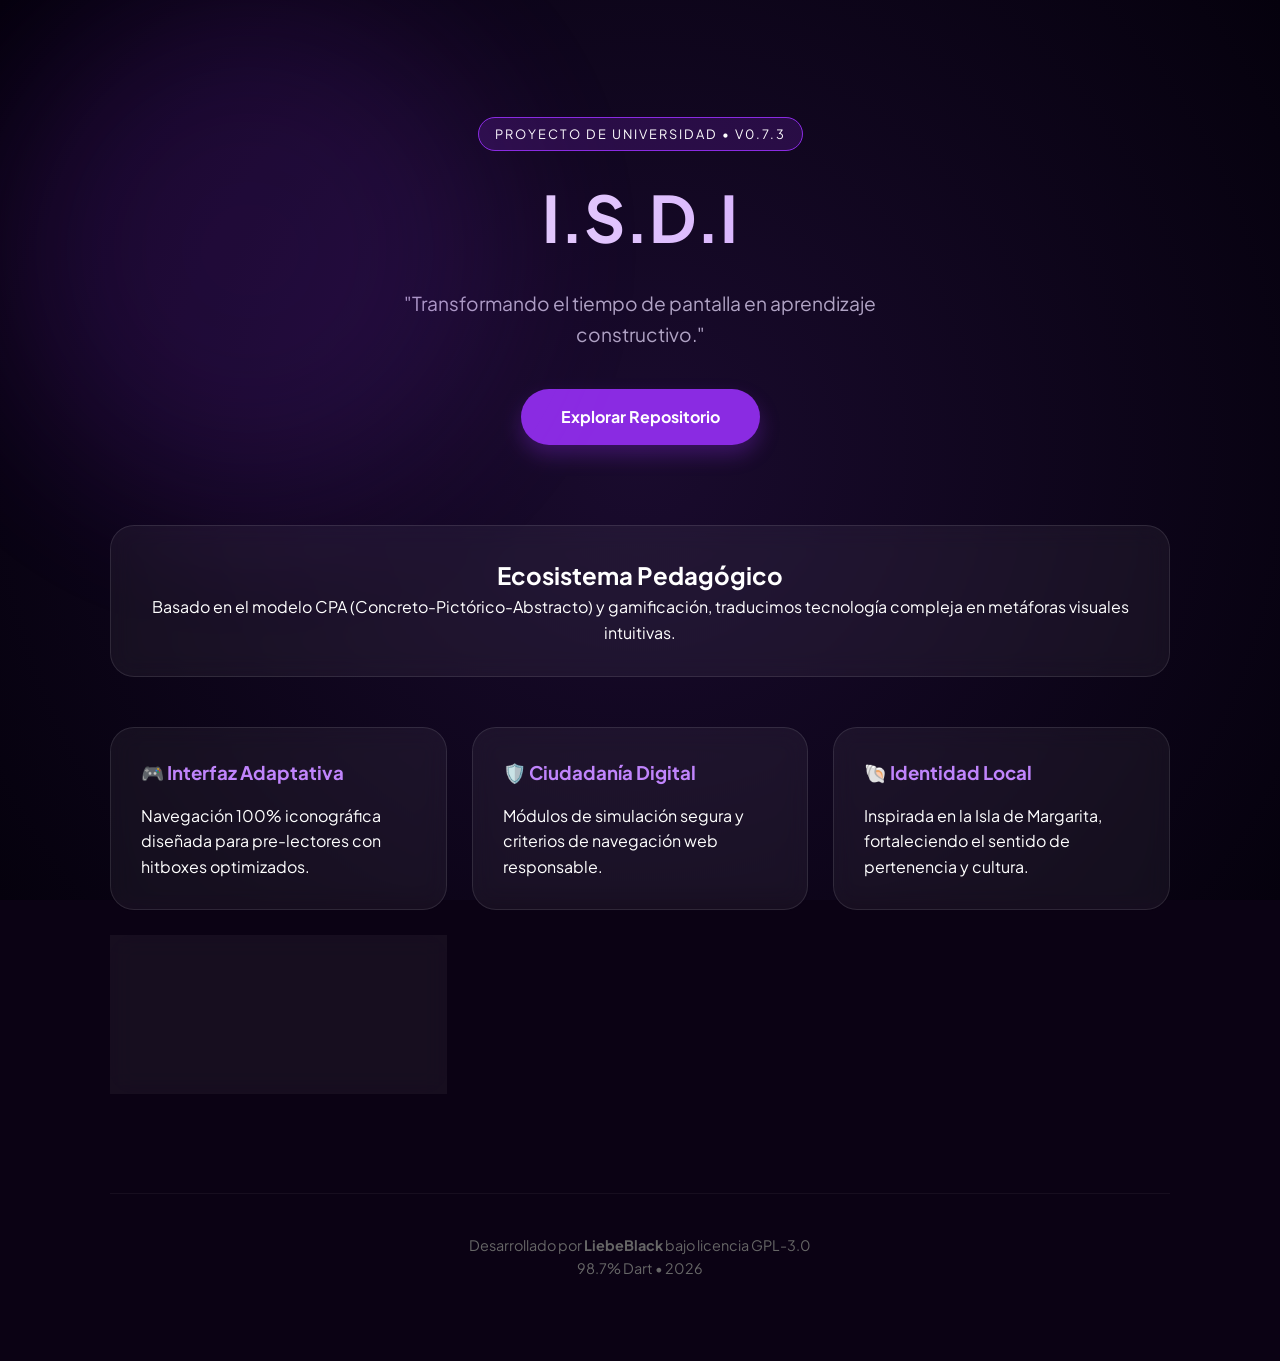
==== index.html @ e04ef730 "Revise index.html for improved structure and styling Updated the HTML structure, added meta tags, an" ====
<!DOCTYPE html>
<html lang="es">
<head>
    <meta charset="UTF-8">
    <meta name="viewport" content="width=device-width, initial-scale=1.0">
    <title>I.S.D.I | Isla Digital</title>
    <link href="https://fonts.googleapis.com/css2?family=Plus+Jakarta+Sans:wght@300;400;700&display=swap" rel="stylesheet">
    <style>
        :root {
            --primary-purple: #8a2be2;
            --dark-bg: #0b0214;
            --glass: rgba(255, 255, 255, 0.05);
            --accent: #c084fc;
        }

        * { margin: 0; padding: 0; box-sizing: border-box; }

        body {
            font-family: 'Plus Jakarta Sans', sans-serif;
            background: var(--dark-bg);
            color: white;
            overflow-x: hidden;
            line-height: 1.6;
        }

        /* Fondo Animado Vibrante */
        .bg-gradient {
            position: fixed;
            top: 0; left: 0; width: 100%; height: 100%;
            background: radial-gradient(circle at 50% 50%, #1a0b2e 0%, #05010d 100%);
            z-index: -1;
        }

        .blob {
            position: absolute;
            width: 500px;
            height: 500px;
            background: var(--primary-purple);
            filter: blur(80px);
            border-radius: 50%;
            opacity: 0.15;
            animation: move 20s infinite alternate;
        }

        @keyframes move {
            from { transform: translate(-10%, -10%); }
            to { transform: translate(20%, 20%); }
        }

        /* Contenedor Principal */
        .container {
            max-width: 1100px;
            margin: 0 auto;
            padding: 40px 20px;
        }

        header {
            text-align: center;
            padding: 80px 0;
            animation: fadeIn 1.5s ease;
        }

        .badge {
            background: rgba(138, 43, 226, 0.2);
            padding: 8px 16px;
            border-radius: 20px;
            border: 1px solid var(--primary-purple);
            font-size: 0.8rem;
            text-transform: uppercase;
            letter-spacing: 2px;
        }

        h1 {
            font-size: 4rem;
            margin: 20px 0;
            background: linear-gradient(to right, #fff, var(--accent));
            -webkit-background-clip: text;
            -webkit-text-fill-color: transparent;
            font-weight: 700;
        }

        .tagline {
            font-size: 1.2rem;
            color: #b0a3c4;
            max-width: 600px;
            margin: 0 auto;
        }

        /* Grid de Pilares */
        .grid {
            display: grid;
            grid-template-columns: repeat(auto-fit, minmax(250px, 1fr));
            gap: 25px;
            margin-top: 50px;
        }

        .card {
            background: var(--glass);
            backdrop-filter: blur(12px);
            padding: 30px;
            border-radius: 24px;
            border: 1px solid rgba(255,255,255,0.1);
            transition: transform 0.3s ease;
        }

        .card:hover {
            transform: translateY(-10px);
            border-color: var(--primary-purple);
        }

        .card h3 { color: var(--accent); margin-bottom: 15px; }

        /* Botón Estilo Gaming */
        .cta {
            display: inline-block;
            margin-top: 40px;
            padding: 15px 40px;
            background: var(--primary-purple);
            color: white;
            text-decoration: none;
            border-radius: 50px;
            font-weight: bold;
            box-shadow: 0 10px 20px rgba(138, 43, 226, 0.3);
            transition: 0.3s;
        }

        .cta:hover {
            box-shadow: 0 0 30px var(--primary-purple);
            transform: scale(1.05);
        }

        footer {
            margin-top: 100px;
            text-align: center;
            font-size: 0.9rem;
            color: #666;
            border-top: 1px solid var(--glass);
            padding: 40px 0;
        }

        @keyframes fadeIn {
            from { opacity: 0; transform: translateY(20px); }
            to { opacity: 1; transform: translateY(0); }
        }
    </style>
</head>
<body>

    <div class="bg-gradient"></div>
    <div class="blob"></div>

    <div class="container">
        <header>
            <span class="badge">Proyecto de Universidad • v0.7.3</span>
            <h1>I.S.D.I</h1>
            <p class="tagline">"Transformando el tiempo de pantalla en aprendizaje constructivo."</p>
            <a href="https://github.com/LiebeBlack/I.S.D.I" class="cta">Explorar Repositorio</a>
        </header>

        <section id="vision">
            <div class="card" style="text-align: center;">
                <h2>Ecosistema Pedagógico</h2>
                <p>Basado en el modelo CPA (Concreto-Pictórico-Abstracto) y gamificación, traducimos tecnología compleja en metáforas visuales intuitivas.</p>
            </div>
        </section>

        <div class="grid">
            <div class="card">
                <h3>🎮 Interfaz Adaptativa</h3>
                <p>Navegación 100% iconográfica diseñada para pre-lectores con hitboxes optimizados.</p>
            </div>
            <div class="card">
                <h3>🛡️ Ciudadanía Digital</h3>
                <p>Módulos de simulación segura y criterios de navegación web responsable.</p>
            </div>
            <div class="card">
                <h3>🐚 Identidad Local</h3>
                <p>Inspirada en la Isla de Margarita, fortaleciendo el sentido de pertenencia y cultura.</p>
            </div>
            <div class="card">
                <h3>📊 Dashboard Parental</h3>
                <p>Control total sobre el tiempo de uso y reportes detallados de progreso.</p>
            </div>
        </div>

        <footer>
            <p>Desarrollado por <strong>LiebeBlack</strong> bajo licencia GPL-3.0</p>
            <p>98.7% Dart • 2026</p>
        </footer>
    </div>

</body>
</html>
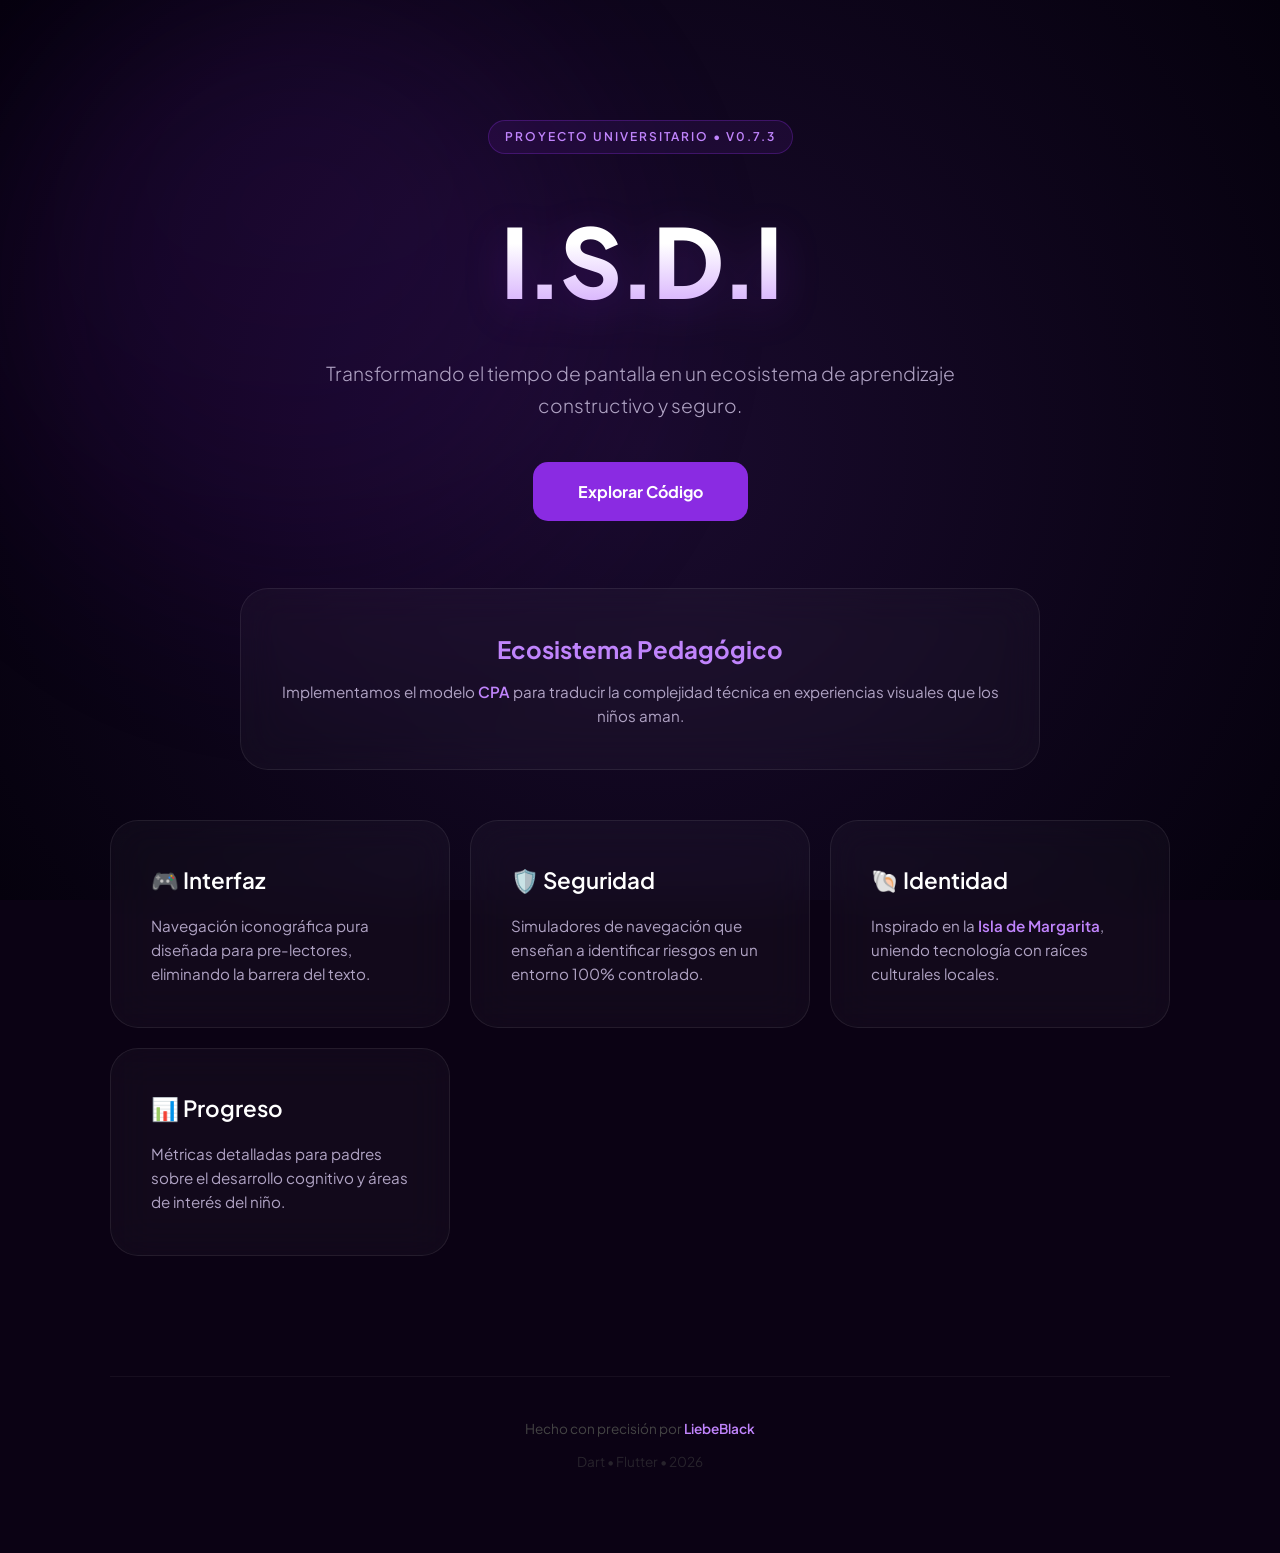
==== commit ea19c3da: "Refactor index.html with style and content updates" ====
--- a/index.html
+++ b/index.html
@@ -4,13 +4,15 @@
     <meta charset="UTF-8">
     <meta name="viewport" content="width=device-width, initial-scale=1.0">
     <title>I.S.D.I | Isla Digital</title>
-    <link href="https://fonts.googleapis.com/css2?family=Plus+Jakarta+Sans:wght@300;400;700&display=swap" rel="stylesheet">
+    <link href="https://fonts.googleapis.com/css2?family=Plus+Jakarta+Sans:wght@300;400;600;800&display=swap" rel="stylesheet">
     <style>
         :root {
             --primary-purple: #8a2be2;
             --dark-bg: #0b0214;
-            --glass: rgba(255, 255, 255, 0.05);
+            --glass: rgba(255, 255, 255, 0.03);
             --accent: #c084fc;
+            --text-muted: #b0a3c4;
+            --transition: all 0.5s cubic-bezier(0.23, 1, 0.32, 1);
         }
 
         * { margin: 0; padding: 0; box-sizing: border-box; }
@@ -20,128 +22,177 @@
             background: var(--dark-bg);
             color: white;
             overflow-x: hidden;
-            line-height: 1.6;
-        }
-
-        /* Fondo Animado Vibrante */
+            line-height: 1.7;
+        }
+
+        /* --- FONDO DINÁMICO MEJORADO --- */
         .bg-gradient {
             position: fixed;
             top: 0; left: 0; width: 100%; height: 100%;
             background: radial-gradient(circle at 50% 50%, #1a0b2e 0%, #05010d 100%);
-            z-index: -1;
+            z-index: -2;
         }
 
         .blob {
             position: absolute;
-            width: 500px;
-            height: 500px;
-            background: var(--primary-purple);
-            filter: blur(80px);
+            width: 600px;
+            height: 600px;
+            background: linear-gradient(var(--primary-purple), #4b0082);
+            filter: blur(100px);
             border-radius: 50%;
-            opacity: 0.15;
-            animation: move 20s infinite alternate;
-        }
-
-        @keyframes move {
-            from { transform: translate(-10%, -10%); }
-            to { transform: translate(20%, 20%); }
-        }
-
-        /* Contenedor Principal */
+            opacity: 0.12;
+            z-index: -1;
+            animation: floating 25s infinite alternate ease-in-out;
+        }
+
+        @keyframes floating {
+            0% { transform: translate(-10%, -10%) scale(1); }
+            50% { transform: translate(30%, 15%) scale(1.1); }
+            100% { transform: translate(-5%, 25%) scale(0.9); }
+        }
+
+        /* --- CONTENEDOR Y ANIMACIONES DE ENTRADA --- */
         .container {
             max-width: 1100px;
             margin: 0 auto;
-            padding: 40px 20px;
+            padding: 20px;
         }
 
         header {
             text-align: center;
-            padding: 80px 0;
-            animation: fadeIn 1.5s ease;
-        }
-
+            padding: 100px 0 60px;
+            opacity: 0;
+            animation: revealUp 1.2s forwards;
+        }
+
+        /* --- TEXTOS ESTILIZADOS --- */
         .badge {
-            background: rgba(138, 43, 226, 0.2);
-            padding: 8px 16px;
-            border-radius: 20px;
-            border: 1px solid var(--primary-purple);
-            font-size: 0.8rem;
+            display: inline-block;
+            background: rgba(138, 43, 226, 0.1);
+            padding: 6px 16px;
+            border-radius: 100px;
+            border: 1px solid rgba(138, 43, 226, 0.3);
+            font-size: 0.75rem;
+            font-weight: 600;
+            letter-spacing: 2px;
+            color: var(--accent);
+            margin-bottom: 24px;
             text-transform: uppercase;
-            letter-spacing: 2px;
         }
 
         h1 {
-            font-size: 4rem;
-            margin: 20px 0;
-            background: linear-gradient(to right, #fff, var(--accent));
+            font-size: clamp(3.5rem, 10vw, 6rem);
+            margin-bottom: 15px;
+            background: linear-gradient(180deg, #fff 40%, var(--accent));
             -webkit-background-clip: text;
             -webkit-text-fill-color: transparent;
-            font-weight: 700;
+            font-weight: 800;
+            letter-spacing: -4px;
+            filter: drop-shadow(0 10px 20px rgba(138, 43, 226, 0.2));
         }
 
         .tagline {
             font-size: 1.2rem;
-            color: #b0a3c4;
-            max-width: 600px;
-            margin: 0 auto;
-        }
-
-        /* Grid de Pilares */
+            color: var(--text-muted);
+            max-width: 650px;
+            margin: 0 auto 40px;
+            font-weight: 300;
+        }
+
+        /* --- GRID Y CARDS CON EFECTO HOVER --- */
         .grid {
             display: grid;
-            grid-template-columns: repeat(auto-fit, minmax(250px, 1fr));
-            gap: 25px;
-            margin-top: 50px;
+            grid-template-columns: repeat(auto-fit, minmax(280px, 1fr));
+            gap: 20px;
+            perspective: 1000px;
         }
 
         .card {
             background: var(--glass);
-            backdrop-filter: blur(12px);
-            padding: 30px;
-            border-radius: 24px;
-            border: 1px solid rgba(255,255,255,0.1);
-            transition: transform 0.3s ease;
-        }
+            backdrop-filter: blur(20px);
+            padding: 40px;
+            border-radius: 28px;
+            border: 1px solid rgba(255, 255, 255, 0.08);
+            transition: var(--transition);
+            opacity: 0;
+            transform: translateY(30px);
+        }
+
+        /* Animación escalonada para las cards */
+        .card:nth-child(1) { animation: revealUp 0.8s 0.2s forwards; }
+        .card:nth-child(2) { animation: revealUp 0.8s 0.4s forwards; }
+        .card:nth-child(3) { animation: revealUp 0.8s 0.6s forwards; }
+        .card:nth-child(4) { animation: revealUp 0.8s 0.8s forwards; }
 
         .card:hover {
-            transform: translateY(-10px);
+            transform: translateY(-12px) scale(1.02);
+            background: rgba(255, 255, 255, 0.06);
             border-color: var(--primary-purple);
-        }
-
-        .card h3 { color: var(--accent); margin-bottom: 15px; }
-
-        /* Botón Estilo Gaming */
+            box-shadow: 0 20px 40px rgba(0,0,0,0.4), 
+                        0 0 20px rgba(138, 43, 226, 0.1);
+        }
+
+        .card h3 {
+            color: white;
+            font-size: 1.4rem;
+            margin-bottom: 15px;
+            font-weight: 600;
+        }
+
+        .card p {
+            font-size: 0.95rem;
+            color: var(--text-muted);
+            line-height: 1.6;
+        }
+
+        /* --- BOTÓN GAMING REFINADO --- */
         .cta {
+            position: relative;
             display: inline-block;
-            margin-top: 40px;
-            padding: 15px 40px;
+            padding: 16px 45px;
             background: var(--primary-purple);
             color: white;
             text-decoration: none;
-            border-radius: 50px;
-            font-weight: bold;
-            box-shadow: 0 10px 20px rgba(138, 43, 226, 0.3);
-            transition: 0.3s;
-        }
+            border-radius: 15px;
+            font-weight: 700;
+            overflow: hidden;
+            transition: var(--transition);
+            z-index: 1;
+        }
+
+        .cta::before {
+            content: '';
+            position: absolute;
+            top: 0; left: -100%; width: 100%; height: 100%;
+            background: linear-gradient(90deg, transparent, rgba(255,255,255,0.2), transparent);
+            transition: 0.5s;
+            z-index: -1;
+        }
+
+        .cta:hover::before { left: 100%; }
 
         .cta:hover {
-            box-shadow: 0 0 30px var(--primary-purple);
+            box-shadow: 0 0 40px rgba(138, 43, 226, 0.6);
             transform: scale(1.05);
         }
 
+        /* --- KEYFRAMES --- */
+        @keyframes revealUp {
+            from { opacity: 0; transform: translateY(40px); }
+            to { opacity: 1; transform: translateY(0); }
+        }
+
         footer {
-            margin-top: 100px;
+            margin-top: 120px;
             text-align: center;
-            font-size: 0.9rem;
-            color: #666;
-            border-top: 1px solid var(--glass);
-            padding: 40px 0;
-        }
-
-        @keyframes fadeIn {
-            from { opacity: 0; transform: translateY(20px); }
-            to { opacity: 1; transform: translateY(0); }
-        }
+            padding-bottom: 60px;
+            border-top: 1px solid rgba(255,255,255,0.05);
+            padding-top: 40px;
+            font-size: 0.85rem;
+            color: #444;
+        }
+
+        strong { color: var(--accent); font-weight: 600; }
     </style>
 </head>
 <body>
@@ -151,41 +202,41 @@
 
     <div class="container">
         <header>
-            <span class="badge">Proyecto de Universidad • v0.7.3</span>
+            <span class="badge">Proyecto Universitario • v0.7.3</span>
             <h1>I.S.D.I</h1>
-            <p class="tagline">"Transformando el tiempo de pantalla en aprendizaje constructivo."</p>
-            <a href="https://github.com/LiebeBlack/I.S.D.I" class="cta">Explorar Repositorio</a>
+            <p class="tagline">Transformando el tiempo de pantalla en un ecosistema de aprendizaje constructivo y seguro.</p>
+            <a href="https://github.com/LiebeBlack/I.S.D.I" class="cta">Explorar Código</a>
         </header>
 
-        <section id="vision">
-            <div class="card" style="text-align: center;">
-                <h2>Ecosistema Pedagógico</h2>
-                <p>Basado en el modelo CPA (Concreto-Pictórico-Abstracto) y gamificación, traducimos tecnología compleja en metáforas visuales intuitivas.</p>
+        <section id="vision" style="margin-bottom: 50px;">
+            <div class="card" style="text-align: center; max-width: 800px; margin: 0 auto; opacity: 1; transform: none; animation: revealUp 1s 0.1s forwards;">
+                <h2 style="color: var(--accent); margin-bottom: 10px;">Ecosistema Pedagógico</h2>
+                <p>Implementamos el modelo <strong>CPA</strong> para traducir la complejidad técnica en experiencias visuales que los niños aman.</p>
             </div>
         </section>
 
         <div class="grid">
             <div class="card">
-                <h3>🎮 Interfaz Adaptativa</h3>
-                <p>Navegación 100% iconográfica diseñada para pre-lectores con hitboxes optimizados.</p>
-            </div>
-            <div class="card">
-                <h3>🛡️ Ciudadanía Digital</h3>
-                <p>Módulos de simulación segura y criterios de navegación web responsable.</p>
-            </div>
-            <div class="card">
-                <h3>🐚 Identidad Local</h3>
-                <p>Inspirada en la Isla de Margarita, fortaleciendo el sentido de pertenencia y cultura.</p>
-            </div>
-            <div class="card">
-                <h3>📊 Dashboard Parental</h3>
-                <p>Control total sobre el tiempo de uso y reportes detallados de progreso.</p>
+                <h3>🎮 Interfaz</h3>
+                <p>Navegación iconográfica pura diseñada para pre-lectores, eliminando la barrera del texto.</p>
+            </div>
+            <div class="card">
+                <h3>🛡️ Seguridad</h3>
+                <p>Simuladores de navegación que enseñan a identificar riesgos en un entorno 100% controlado.</p>
+            </div>
+            <div class="card">
+                <h3>🐚 Identidad</h3>
+                <p>Inspirado en la <strong>Isla de Margarita</strong>, uniendo tecnología con raíces culturales locales.</p>
+            </div>
+            <div class="card">
+                <h3>📊 Progreso</h3>
+                <p>Métricas detalladas para padres sobre el desarrollo cognitivo y áreas de interés del niño.</p>
             </div>
         </div>
 
         <footer>
-            <p>Desarrollado por <strong>LiebeBlack</strong> bajo licencia GPL-3.0</p>
-            <p>98.7% Dart • 2026</p>
+            <p>Hecho con precisión por <strong>LiebeBlack</strong></p>
+            <p style="margin-top: 10px; opacity: 0.5;">Dart • Flutter • 2026</p>
         </footer>
     </div>
 
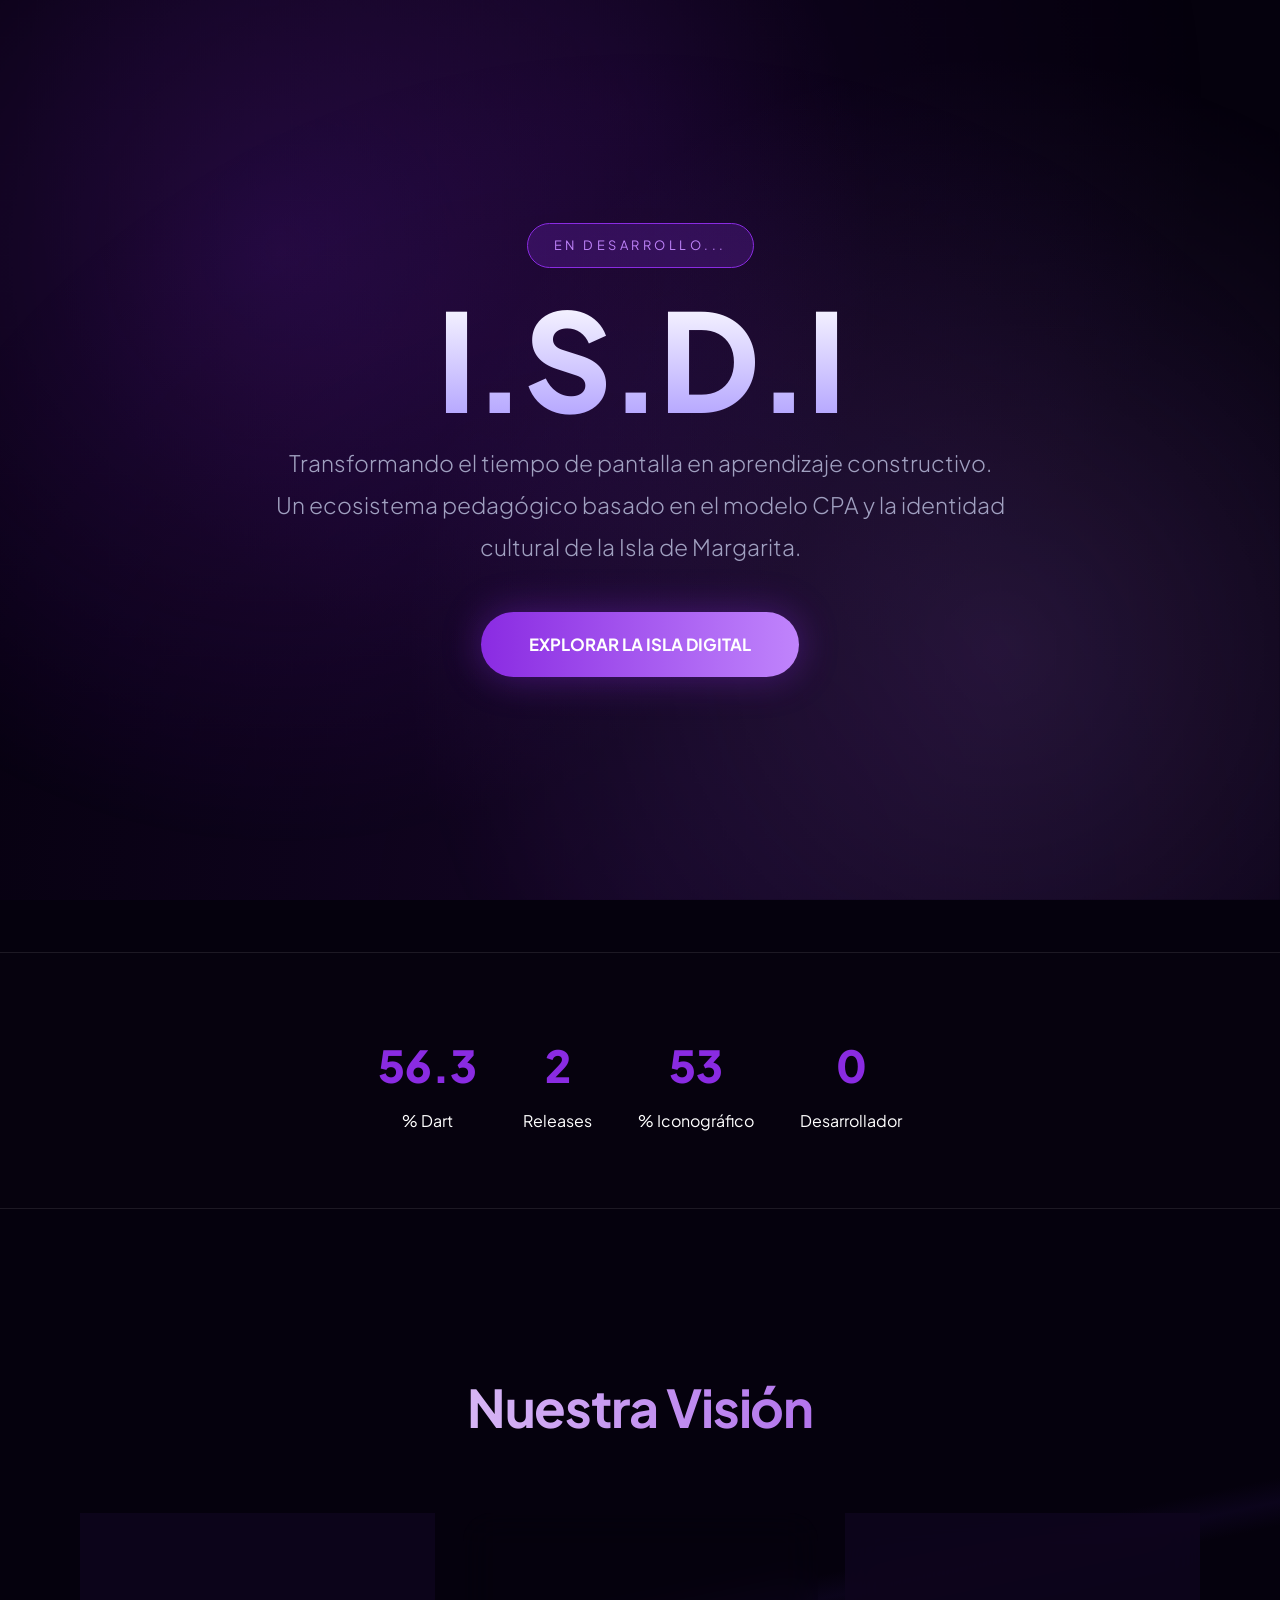
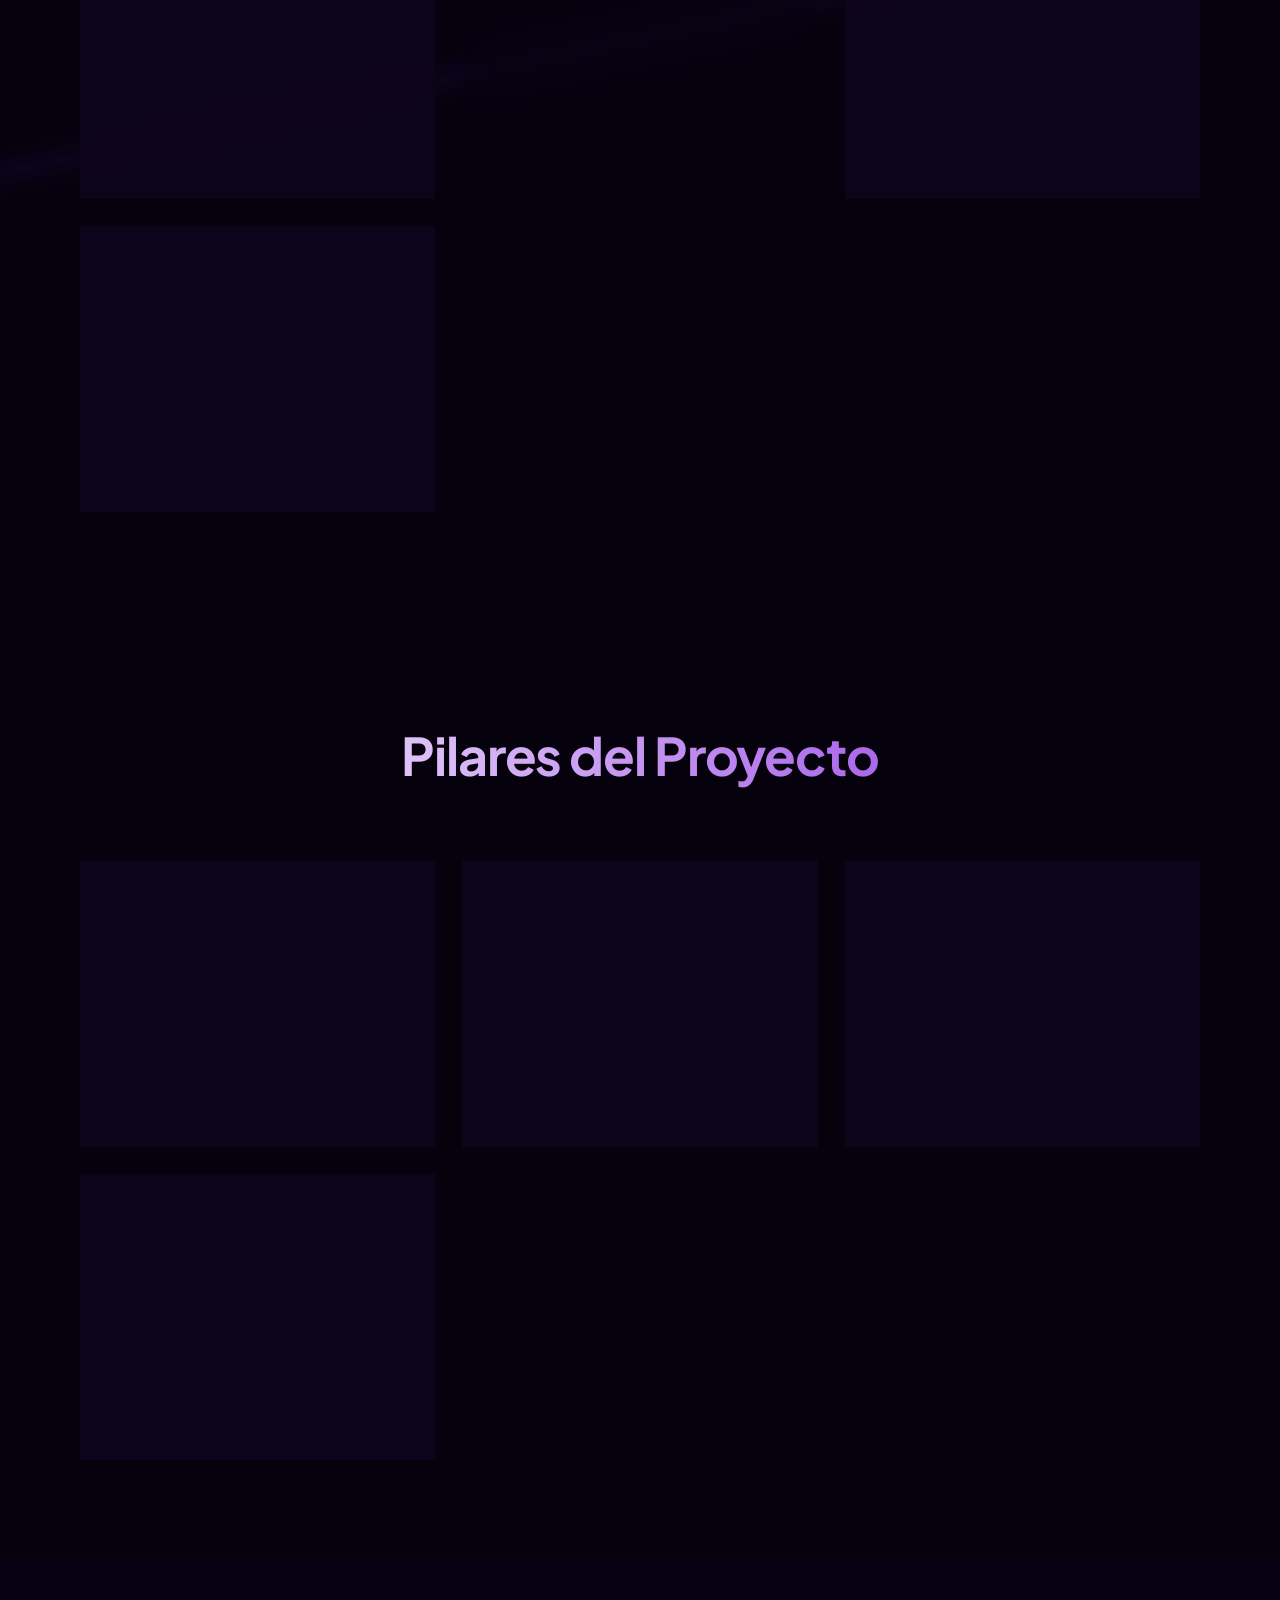
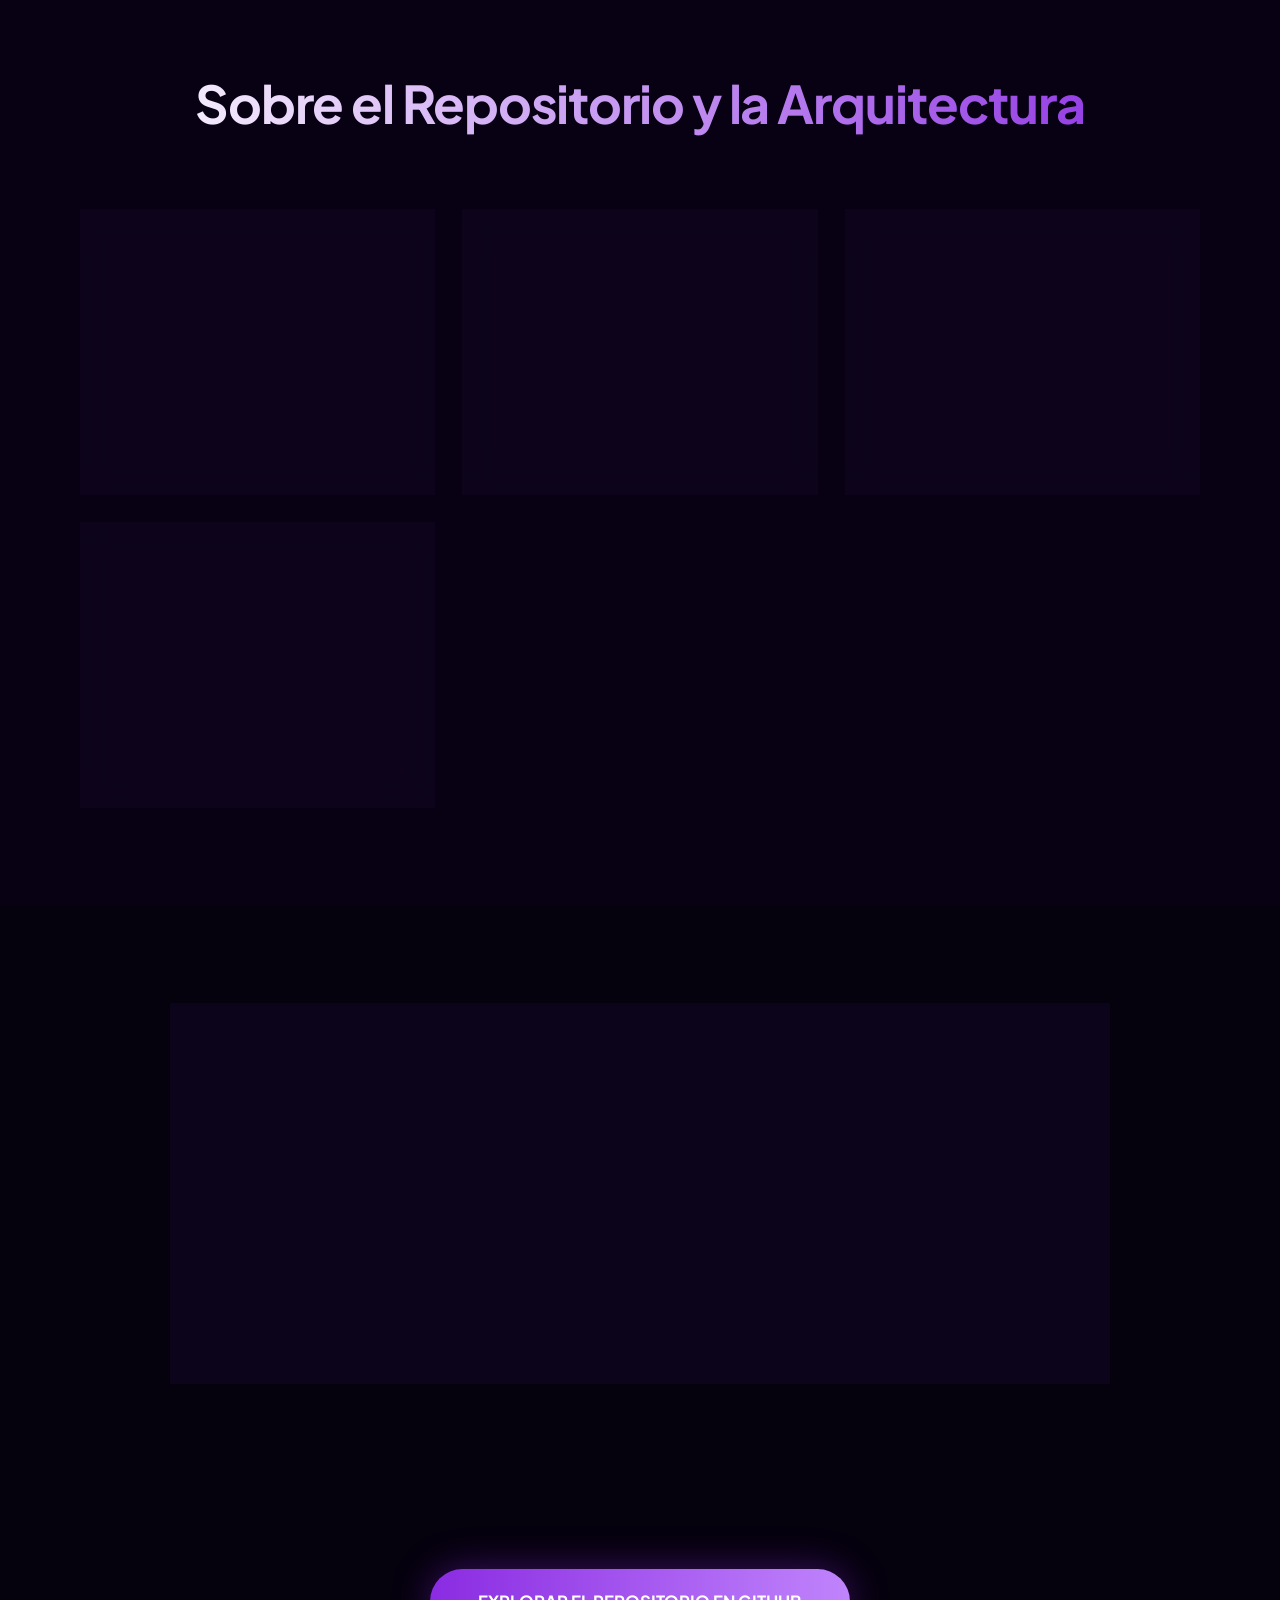
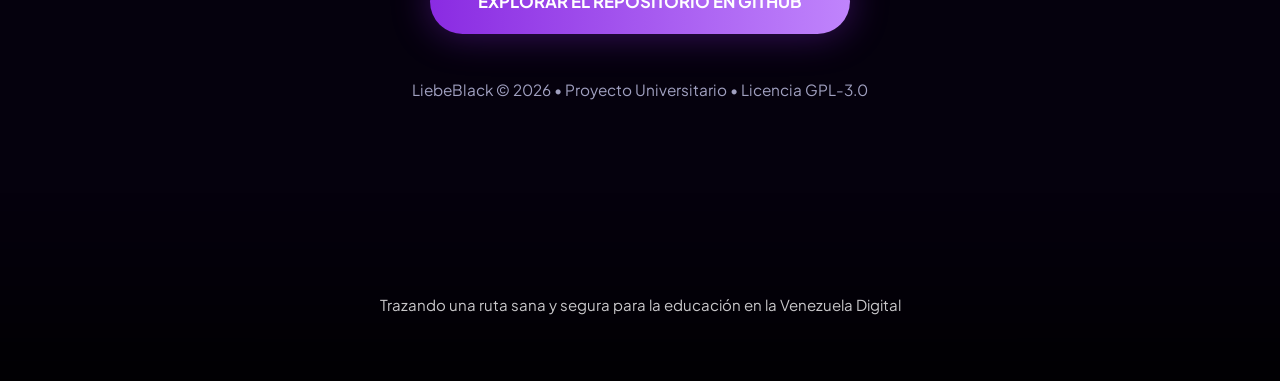
==== commit 4f3f0752: "Update headings and text for clarity and accuracy" ====
--- a/index.html
+++ b/index.html
@@ -3,242 +3,449 @@
 <head>
     <meta charset="UTF-8">
     <meta name="viewport" content="width=device-width, initial-scale=1.0">
-    <title>I.S.D.I | Isla Digital</title>
+    <title>I.S.D.I | Isla Digital </title>
     <link href="https://fonts.googleapis.com/css2?family=Plus+Jakarta+Sans:wght@300;400;600;800&display=swap" rel="stylesheet">
     <style>
         :root {
-            --primary-purple: #8a2be2;
-            --dark-bg: #0b0214;
-            --glass: rgba(255, 255, 255, 0.03);
+            --primary: #8a2be2;
             --accent: #c084fc;
-            --text-muted: #b0a3c4;
-            --transition: all 0.5s cubic-bezier(0.23, 1, 0.32, 1);
-        }
-
-        * { margin: 0; padding: 0; box-sizing: border-box; }
+            --bg-dark: #05010d;
+            --bg-card: rgba(15, 5, 30, 0.85);
+            --glass-border: rgba(255, 255, 255, 0.09);
+            --text-main: #ffffff;
+            --text-dim: #a0a0c0;
+        }
+
+        * { margin: 0; padding: 0; box-sizing: border-box; scroll-behavior: smooth; }
 
         body {
             font-family: 'Plus Jakarta Sans', sans-serif;
-            background: var(--dark-bg);
-            color: white;
+            background-color: var(--bg-dark);
+            color: var(--text-main);
             overflow-x: hidden;
-            line-height: 1.7;
-        }
-
-        /* --- FONDO DINÁMICO MEJORADO --- */
-        .bg-gradient {
+            line-height: 1.85;
+            text-align: center;
+        }
+
+        /* FONDO DINÁMICO ULTRA FLUIDO AL DESPLAZARSE */
+        .glow-mesh {
             position: fixed;
             top: 0; left: 0; width: 100%; height: 100%;
-            background: radial-gradient(circle at 50% 50%, #1a0b2e 0%, #05010d 100%);
-            z-index: -2;
-        }
-
-        .blob {
-            position: absolute;
-            width: 600px;
-            height: 600px;
-            background: linear-gradient(var(--primary-purple), #4b0082);
-            filter: blur(100px);
-            border-radius: 50%;
-            opacity: 0.12;
             z-index: -1;
-            animation: floating 25s infinite alternate ease-in-out;
-        }
-
-        @keyframes floating {
-            0% { transform: translate(-10%, -10%) scale(1); }
-            50% { transform: translate(30%, 15%) scale(1.1); }
-            100% { transform: translate(-5%, 25%) scale(0.9); }
-        }
-
-        /* --- CONTENEDOR Y ANIMACIONES DE ENTRADA --- */
-        .container {
-            max-width: 1100px;
+            background: 
+                radial-gradient(circle at 22% 28%, rgba(138, 43, 226, 0.21) 0%, transparent 50%),
+                radial-gradient(circle at 78% 72%, rgba(192, 132, 252, 0.15) 0%, transparent 50%),
+                radial-gradient(circle at 48% 12%, rgba(138, 43, 226, 0.09) 0%, transparent 58%);
+            animation: meshPulse 32s ease infinite alternate;
+            will-change: transform;
+        }
+
+        @keyframes meshPulse {
+            0%   { opacity: 0.94; transform: scale(1) rotate(0deg); }
+            100% { opacity: 1; transform: scale(1.055) rotate(1.2deg); }
+        }
+
+        /* ANIMACIONES PREMIUM ULTRA SUAVES */
+        .reveal {
+            opacity: 0;
+            transform: translateY(70px) scale(0.95);
+            transition: all 1.25s cubic-bezier(0.23, 1, 0.32, 1);
+        }
+        .reveal.active {
+            opacity: 1;
+            transform: translateY(0) scale(1);
+        }
+
+        .bento-card {
+            transition: all 0.7s cubic-bezier(0.23, 1, 0.32, 1);
+        }
+        .bento-card:hover {
+            transform: translateY(-16px);
+            box-shadow: 0 35px 80px rgba(138, 43, 226, 0.22);
+            border-color: var(--accent);
+        }
+
+        /* SECCIONES COMPACTAS Y ELEGANTES */
+        .section-container {
+            max-width: 1160px;
             margin: 0 auto;
-            padding: 20px;
-        }
-
-        header {
-            text-align: center;
-            padding: 100px 0 60px;
-            opacity: 0;
-            animation: revealUp 1.2s forwards;
-        }
-
-        /* --- TEXTOS ESTILIZADOS --- */
-        .badge {
-            display: inline-block;
-            background: rgba(138, 43, 226, 0.1);
-            padding: 6px 16px;
-            border-radius: 100px;
-            border: 1px solid rgba(138, 43, 226, 0.3);
-            font-size: 0.75rem;
-            font-weight: 600;
-            letter-spacing: 2px;
-            color: var(--accent);
-            margin-bottom: 24px;
-            text-transform: uppercase;
-        }
-
-        h1 {
-            font-size: clamp(3.5rem, 10vw, 6rem);
-            margin-bottom: 15px;
-            background: linear-gradient(180deg, #fff 40%, var(--accent));
+            padding: 0 20px;
+        }
+
+        .section-title {
+            margin-bottom: 58px;
+        }
+        .section-title h2 {
+            font-size: clamp(2.15rem, 6.2vw, 3.25rem);
+            background: linear-gradient(90deg, var(--text-main), var(--primary));
             -webkit-background-clip: text;
             -webkit-text-fill-color: transparent;
+            font-weight: 700;
+            letter-spacing: -1.1px;
+        }
+
+        .grid-container {
+            display: grid;
+            grid-template-columns: repeat(auto-fit, minmax(305px, 1fr));
+            gap: 28px;
+            max-width: 1160px;
+            margin: 0 auto;
+        }
+
+        .bento-card {
+            background: var(--bg-card);
+            border: 1px solid var(--glass-border);
+            border-radius: 28px;
+            padding: 46px 34px;
+            backdrop-filter: blur(18px);
+            cursor: pointer;
+            display: flex;
+            flex-direction: column;
+            align-items: center;
+            text-align: center;
+            min-height: 285px;
+        }
+
+        .bento-card h3 {
+            font-size: 1.48rem;
+            font-weight: 600;
+            margin-bottom: 20px;
+            transition: all 0.5s ease;
+            position: relative;
+        }
+
+        .bento-card h3::after {
+            content: '';
+            position: absolute;
+            bottom: -8px;
+            left: 50%;
+            width: 0;
+            height: 1px;
+            background: var(--accent);
+            transition: all 0.5s ease;
+            transform: translateX(-50%);
+        }
+
+        .bento-card:hover h3::after {
+            width: 48px;
+        }
+
+        /* EXPANSIÓN MÁS ELEGANTE Y PROFUNDA */
+        .card-content {
+            display: grid;
+            grid-template-rows: 0fr;
+            transition: grid-template-rows 0.75s cubic-bezier(0.4, 0, 0.2, 1);
+            width: 100%;
+        }
+        .card-inner {
+            overflow: hidden;
+            opacity: 0;
+            transform: translateY(-18px);
+            transition: all 0.65s cubic-bezier(0.23, 1, 0.32, 1);
+            text-align: center;
+            font-size: 0.975rem;
+            color: var(--text-dim);
+            line-height: 1.85;
+        }
+        .bento-card.expanded .card-content { grid-template-rows: 1fr; }
+        .bento-card.expanded .card-inner {
+            opacity: 1;
+            transform: translateY(0);
+        }
+        .bento-card.expanded h3 {
+            color: var(--accent);
+        }
+
+        /* STATS REFINADOS */
+        .stats-bar {
+            display: flex;
+            flex-wrap: wrap;
+            justify-content: center;
+            gap: 46px;
+            padding: 72px 20px;
+            background: rgba(255,255,255,0.008);
+            margin: 52px 0;
+            border-top: 1px solid var(--glass-border);
+            border-bottom: 1px solid var(--glass-border);
+        }
+        .stat-item h4 {
+            font-size: clamp(2rem, 5.4vw, 2.75rem);
+            color: var(--primary);
             font-weight: 800;
-            letter-spacing: -4px;
-            filter: drop-shadow(0 10px 20px rgba(138, 43, 226, 0.2));
-        }
-
-        .tagline {
-            font-size: 1.2rem;
-            color: var(--text-muted);
-            max-width: 650px;
-            margin: 0 auto 40px;
-            font-weight: 300;
-        }
-
-        /* --- GRID Y CARDS CON EFECTO HOVER --- */
-        .grid {
-            display: grid;
-            grid-template-columns: repeat(auto-fit, minmax(280px, 1fr));
-            gap: 20px;
-            perspective: 1000px;
-        }
-
-        .card {
-            background: var(--glass);
-            backdrop-filter: blur(20px);
-            padding: 40px;
-            border-radius: 28px;
-            border: 1px solid rgba(255, 255, 255, 0.08);
-            transition: var(--transition);
-            opacity: 0;
-            transform: translateY(30px);
-        }
-
-        /* Animación escalonada para las cards */
-        .card:nth-child(1) { animation: revealUp 0.8s 0.2s forwards; }
-        .card:nth-child(2) { animation: revealUp 0.8s 0.4s forwards; }
-        .card:nth-child(3) { animation: revealUp 0.8s 0.6s forwards; }
-        .card:nth-child(4) { animation: revealUp 0.8s 0.8s forwards; }
-
-        .card:hover {
-            transform: translateY(-12px) scale(1.02);
-            background: rgba(255, 255, 255, 0.06);
-            border-color: var(--primary-purple);
-            box-shadow: 0 20px 40px rgba(0,0,0,0.4), 
-                        0 0 20px rgba(138, 43, 226, 0.1);
-        }
-
-        .card h3 {
-            color: white;
-            font-size: 1.4rem;
-            margin-bottom: 15px;
-            font-weight: 600;
-        }
-
-        .card p {
-            font-size: 0.95rem;
-            color: var(--text-muted);
-            line-height: 1.6;
-        }
-
-        /* --- BOTÓN GAMING REFINADO --- */
-        .cta {
-            position: relative;
-            display: inline-block;
-            padding: 16px 45px;
-            background: var(--primary-purple);
+        }
+
+        .cta-main {
+            padding: 17px 48px;
+            background: linear-gradient(90deg, var(--primary), var(--accent));
             color: white;
             text-decoration: none;
-            border-radius: 15px;
+            border-radius: 100px;
             font-weight: 700;
-            overflow: hidden;
-            transition: var(--transition);
-            z-index: 1;
-        }
-
-        .cta::before {
-            content: '';
-            position: absolute;
-            top: 0; left: -100%; width: 100%; height: 100%;
-            background: linear-gradient(90deg, transparent, rgba(255,255,255,0.2), transparent);
-            transition: 0.5s;
-            z-index: -1;
-        }
-
-        .cta:hover::before { left: 100%; }
-
-        .cta:hover {
-            box-shadow: 0 0 40px rgba(138, 43, 226, 0.6);
-            transform: scale(1.05);
-        }
-
-        /* --- KEYFRAMES --- */
-        @keyframes revealUp {
-            from { opacity: 0; transform: translateY(40px); }
-            to { opacity: 1; transform: translateY(0); }
+            display: inline-block;
+            transition: all 0.45s cubic-bezier(0.23, 1, 0.32, 1);
+            box-shadow: 0 0 38px rgba(138, 43, 226, 0.4);
+            font-size: 1.05rem;
+        }
+        .cta-main:hover {
+            transform: scale(1.065);
+            box-shadow: 0 0 70px var(--accent);
         }
 
         footer {
-            margin-top: 120px;
-            text-align: center;
-            padding-bottom: 60px;
-            border-top: 1px solid rgba(255,255,255,0.05);
-            padding-top: 40px;
-            font-size: 0.85rem;
-            color: #444;
-        }
-
-        strong { color: var(--accent); font-weight: 600; }
+            padding: 98px 20px 62px;
+            background: linear-gradient(to top, #000000, transparent);
+            font-size: 0.94rem;
+            opacity: 0.78;
+        }
+
+        /* RESPONSIVE ULTRA COMPACTO Y ELEGANTE */
+        @media (max-width: 768px) {
+            .grid-container { gap: 22px; grid-template-columns: 1fr; }
+            .bento-card { padding: 38px 26px; min-height: auto; }
+            .stats-bar { gap: 32px; padding: 58px 20px; }
+        }
+
+        @media (max-width: 480px) {
+            h1 { font-size: clamp(3.1rem, 10.8vw, 6.2rem); }
+            .bento-card { padding: 34px 22px; }
+        }
     </style>
 </head>
 <body>
 
-    <div class="bg-gradient"></div>
-    <div class="blob"></div>
-
-    <div class="container">
-        <header>
-            <span class="badge">Proyecto Universitario • v0.7.3</span>
-            <h1>I.S.D.I</h1>
-            <p class="tagline">Transformando el tiempo de pantalla en un ecosistema de aprendizaje constructivo y seguro.</p>
-            <a href="https://github.com/LiebeBlack/I.S.D.I" class="cta">Explorar Código</a>
-        </header>
-
-        <section id="vision" style="margin-bottom: 50px;">
-            <div class="card" style="text-align: center; max-width: 800px; margin: 0 auto; opacity: 1; transform: none; animation: revealUp 1s 0.1s forwards;">
-                <h2 style="color: var(--accent); margin-bottom: 10px;">Ecosistema Pedagógico</h2>
-                <p>Implementamos el modelo <strong>CPA</strong> para traducir la complejidad técnica en experiencias visuales que los niños aman.</p>
+    <div class="glow-mesh" id="glowMesh"></div>
+
+    <header style="min-height: 100vh; display: flex; flex-direction: column; justify-content: center; align-items: center; padding: 40px 20px; background: radial-gradient(circle at bottom, rgba(138, 43, 226, 0.11), transparent 78%); text-align: center;">
+        <span style="background: rgba(138, 43, 226, 0.22); padding: 10px 26px; border-radius: 50px; font-size: 0.8rem; letter-spacing: 3.5px; text-transform: uppercase; border: 1px solid var(--primary); margin-bottom: 22px; color: var(--accent); animation: badgeFloat 4.8s ease infinite;">
+            En Desarrollo... 
+        </span>
+        <h1 style="font-size: clamp(3.7rem, 11.8vw, 8.5rem); font-weight: 800; letter-spacing: -3.8px; background: linear-gradient(180deg, #fff, #b0a0ff); -webkit-background-clip: text; -webkit-text-fill-color: transparent; margin-bottom: 16px; line-height: 1;">
+            I.S.D.I
+        </h1>
+        <p style="font-size: clamp(1.06rem, 3.9vw, 1.42rem); color: var(--text-dim); max-width: 730px; font-weight: 300; margin: 0 auto 44px;">
+            Transformando el tiempo de pantalla en aprendizaje constructivo.<br>
+            Un ecosistema pedagógico basado en el modelo CPA y la identidad cultural de la Isla de Margarita.
+        </p>
+        <a href="#vision" class="cta-main">EXPLORAR LA ISLA DIGITAL</a>
+    </header>
+
+    <section class="stats-bar">
+    <div class="stat-item"><h4 class="stat-number" data-target="92.2">0</h4><p>% Dart</p></div>
+    <div class="stat-item"><h4 class="stat-number" data-target="4">0</h4><p>Releases</p></div>
+    <div class="stat-item"><h4 class="stat-number" data-target="87">0</h4><p>% Iconográfico</p></div>
+    <div class="stat-item"><h4 class="stat-number" data-target="1">0</h4><p>Desarrollador</p></div>
+</section>
+
+    <!-- VISIÓN -->
+    <div style="padding: 98px 0; background: linear-gradient(168deg, var(--bg-dark) 40%, #0b041b 42%, var(--bg-dark) 44%);">
+        <section id="vision" class="section-container">
+            <div class="section-title reveal">
+                <h2>Nuestra Visión</h2>
+            </div>
+            <div class="grid-container">
+
+                <div class="bento-card reveal interactive-card">
+                    <h3>Aprendizaje Cognitivo</h3>
+                    <div class="card-content">
+                        <div class="card-inner">
+                            El modelo Bruner (Concreto-Pictórico-Abstracto) es el fundamento de toda la plataforma. El niño primero experimenta de forma tangible, luego visualiza el concepto y finalmente lo representa. Esta progresión asegura una comprensión profunda, estructurada y duradera, eliminando la frustración típica de la enseñanza tradicional.
+                        </div>
+                    </div>
+                </div>
+
+                <div class="bento-card reveal interactive-card" style="background: linear-gradient(45deg, var(--bg-card), rgba(138, 43, 226, 0.12));">
+                    <h3>Gamificación Real</h3>
+                    <div class="card-content">
+                        <div class="card-inner">
+                            Cada avance desbloquea habilidades concretas de Ciudadanía Digital: gestión segura de información, protocolos de emergencia y navegación responsable. No se trata de puntos decorativos, sino de competencias reales que preparan al niño para un mundo digital seguro y ético.
+                        </div>
+                    </div>
+                </div>
+
+                <div class="bento-card reveal interactive-card">
+                    <h3>Entorno Sandbox Seguro</h3>
+                    <div class="card-content">
+                        <div class="card-inner">
+                            Un laboratorio completamente aislado donde el error forma parte del proceso de aprendizaje. El niño puede experimentar libremente sin riesgos externos ni exposición a internet, convirtiendo cada intento fallido en una oportunidad de crecimiento.
+                        </div>
+                    </div>
+                </div>
+
+                <div class="bento-card reveal interactive-card">
+                    <h3>Analítica Parental Avanzada</h3>
+                    <div class="card-content">
+                        <div class="card-inner">
+                            Reportes que identifican fortalezas tempranas en lógica, creatividad y resolución de problemas. Los padres obtienen control total sobre el tiempo de uso y recomendaciones educativas personalizadas para cada etapa del desarrollo.
+                        </div>
+                    </div>
+                </div>
             </div>
         </section>
-
-        <div class="grid">
-            <div class="card">
-                <h3>🎮 Interfaz</h3>
-                <p>Navegación iconográfica pura diseñada para pre-lectores, eliminando la barrera del texto.</p>
-            </div>
-            <div class="card">
-                <h3>🛡️ Seguridad</h3>
-                <p>Simuladores de navegación que enseñan a identificar riesgos en un entorno 100% controlado.</p>
-            </div>
-            <div class="card">
-                <h3>🐚 Identidad</h3>
-                <p>Inspirado en la <strong>Isla de Margarita</strong>, uniendo tecnología con raíces culturales locales.</p>
-            </div>
-            <div class="card">
-                <h3>📊 Progreso</h3>
-                <p>Métricas detalladas para padres sobre el desarrollo cognitivo y áreas de interés del niño.</p>
-            </div>
+    </div>
+
+    <!-- PILARES -->
+    <section id="pilares" class="section-container" style="padding: 98px 20px;">
+        <div class="section-title reveal">
+            <h2>Pilares del Proyecto</h2>
         </div>
-
-        <footer>
-            <p>Hecho con precisión por <strong>LiebeBlack</strong></p>
-            <p style="margin-top: 10px; opacity: 0.5;">Dart • Flutter • 2026</p>
-        </footer>
-    </div>
-
+        <div class="grid-container">
+
+            <div class="bento-card reveal interactive-card">
+                <h3>Interfaz Iconográfica</h3>
+                <div class="card-content">
+                    <div class="card-inner">
+                        Diseñada específicamente para pre-lectores con elementos visuales grandes y navegación intuitiva. Cualquier niño puede explorar y aprender sin necesidad de leer texto, haciendo la plataforma verdaderamente inclusiva desde los primeros años.
+                    </div>
+                </div>
+            </div>
+
+            <div class="bento-card reveal interactive-card">
+                <h3>Identidad Cultural Margariteña</h3>
+                <div class="card-content">
+                    <div class="card-inner">
+                        La estética y las metáforas están inspiradas en los colores del Caribe, los ritmos locales y la identidad de la Isla de Margarita. La tecnología deja de ser algo distante para convertirse en una extensión natural de nuestra cultura y orgullo regional.
+                    </div>
+                </div>
+            </div>
+
+            <div class="bento-card reveal interactive-card">
+                <h3>Ciudadanía Digital Responsable</h3>
+                <div class="card-content">
+                    <div class="card-inner">
+                        Módulos integrados de simulación real que enseñan desde los 5 años cómo proteger datos, reconocer riesgos en línea y actuar con responsabilidad. Formamos ciudadanos digitales conscientes y preparados para el futuro.
+                    </div>
+                </div>
+            </div>
+
+            <div class="bento-card reveal interactive-card">
+                <h3>Dashboard Parental Inteligente</h3>
+                <div class="card-content">
+                    <div class="card-inner">
+                        Control completo: límites de tiempo, reportes detallados de progreso, gestión de contenidos y sugerencias educativas adaptadas al desarrollo individual de cada niño.
+                    </div>
+                </div>
+            </div>
+        </div>
+    </section>
+
+    <!-- ARQUITECTURA Y REPOSITORIO -->
+    <section style="padding: 98px 0; background: rgba(10, 3, 25, 0.58);">
+        <section id="repositorio" class="section-container">
+            <div class="section-title reveal">
+                <h2>Sobre el Repositorio y la Arquitectura</h2>
+            </div>
+            <div class="grid-container">
+
+                <div class="bento-card reveal interactive-card">
+                    <h3>Clean Architecture</h3>
+                    <div class="card-content">
+                        <div class="card-inner">
+                            Implementación profesional con separación estricta de capas. Esto facilita el testing exhaustivo, el mantenimiento a largo plazo y la escalabilidad futura del proyecto. Un código limpio, modular y preparado para crecer con la comunidad educativa.
+                        </div>
+                    </div>
+                </div>
+
+                <div class="bento-card reveal interactive-card">
+                    <h3>Desarrollado en Dart y Flutter</h3>
+                    <div class="card-content">
+                        <div class="card-inner">
+                            92,2% del código está escrito en Dart, permitiendo rendimiento nativo en Android e iOS. Optimizado para dispositivos de gama media y baja, ideal para su uso en escuelas públicas y familias venezolanas.
+                        </div>
+                    </div>
+                </div>
+
+                <div class="bento-card reveal interactive-card">
+                    <h3>Estado Actual del Proyecto</h3>
+                    <div class="card-content">
+                        <div class="card-inner">
+                            Versión estable V0.7.3 con cuatro releases públicas. Código completamente abierto bajo licencia GPL-3.0. Últimas mejoras enfocadas en modularidad, rendimiento y experiencia de usuario en dispositivos móviles.
+                        </div>
+                    </div>
+                </div>
+
+                <div class="bento-card reveal interactive-card">
+                    <h3>Repositorio Abierto en GitHub</h3>
+                    <div class="card-content">
+                        <div class="card-inner">
+                            Todo el código fuente está disponible públicamente para que estudiantes, docentes y desarrolladores puedan revisar, contribuir y adaptar la plataforma. Un proyecto universitario con vocación de impacto real en la educación venezolana.
+                        </div>
+                    </div>
+                </div>
+            </div>
+        </section>
+    </section>
+
+    <!-- FILOSOFÍA -->
+    <section id="filosofia" class="section-container" style="padding: 98px 20px;">
+        <div class="bento-card reveal" style="max-width: 940px; margin: 0 auto; border-color: var(--primary); cursor: default; padding: 68px 46px;">
+            <h3 style="font-size: clamp(1.78rem, 4.9vw, 2.62rem); color: var(--accent); margin-bottom: 32px;">Filosofía Margariteña</h3>
+            <p style="font-size: 1.1rem; color: var(--text-dim); max-width: 780px; margin: 0 auto; line-height: 1.88;">
+                I.S.D.I nace con la misión de tropicalizar la educación tecnológica. Utilizamos los colores, ritmos y símbolos de nuestra Isla de Margarita para que los niños no perciban la programación como algo ajeno o importado, sino como una herramienta propia, cercana y llena de identidad cultural. La tecnología se convierte así en una extensión natural de quienes somos.
+            </p>
+        </div>
+    </section>
+
+    <!-- CTA FINAL -->
+    <section class="section-container" style="padding: 88px 20px; text-align: center;">
+        <a href="https://github.com/LiebeBlack/I.S.D.I" target="_blank" class="cta-main">
+            EXPLORAR EL REPOSITORIO EN GITHUB
+        </a>
+        <p style="margin-top: 42px; color: var(--text-dim); font-size: 0.96rem;">LiebeBlack © 2026 • Proyecto Universitario • Licencia GPL-3.0</p>
+    </section>
+
+    <footer>
+        <p>Trazando una ruta sana y segura para la educación en la Venezuela Digital</p>
+    </footer>
+
+    <script>
+        // SCROLL REVEAL PREMIUM
+        function reveal() {
+            document.querySelectorAll('.reveal').forEach(el => {
+                const rect = el.getBoundingClientRect();
+                if (rect.top < window.innerHeight - 110) el.classList.add('active');
+            });
+        }
+        window.addEventListener('scroll', reveal);
+        reveal();
+
+        // FONDO AÚN MÁS DINÁMICO AL DESPLAZARSE
+        const mesh = document.getElementById('glowMesh');
+        window.addEventListener('scroll', () => {
+            const scrollY = window.scrollY;
+            const intensity = Math.min(1.09, 1 + scrollY * 0.000085);
+            mesh.style.transform = `translateY(${scrollY * 0.042}px) scale(${intensity})`;
+        });
+
+        // ANIMACIÓN DE NÚMEROS EN STATS
+        function animateNumbers() {
+            document.querySelectorAll('.stat-number').forEach(num => {
+                const target = parseFloat(num.getAttribute('data-target'));
+                let count = 0;
+                const increment = target / 72;
+                const timer = setInterval(() => {
+                    count += increment;
+                    if (count >= target) {
+                        count = target;
+                        clearInterval(timer);
+                    }
+                    num.textContent = Number.isInteger(target) ? Math.floor(count) : count.toFixed(1);
+                }, 32);
+            });
+        }
+        const statsObserver = new IntersectionObserver(entries => {
+            if (entries[0].isIntersecting) {
+                animateNumbers();
+                statsObserver.disconnect();
+            }
+        }, { threshold: 0.65 });
+        statsObserver.observe(document.querySelector('.stats-bar'));
+
+        // EXPANSIÓN DE TARJETAS
+        document.querySelectorAll('.interactive-card').forEach(card => {
+            card.addEventListener('click', () => {
+                card.classList.toggle('expanded');
+            });
+        });
+    </script>
 </body>
 </html>
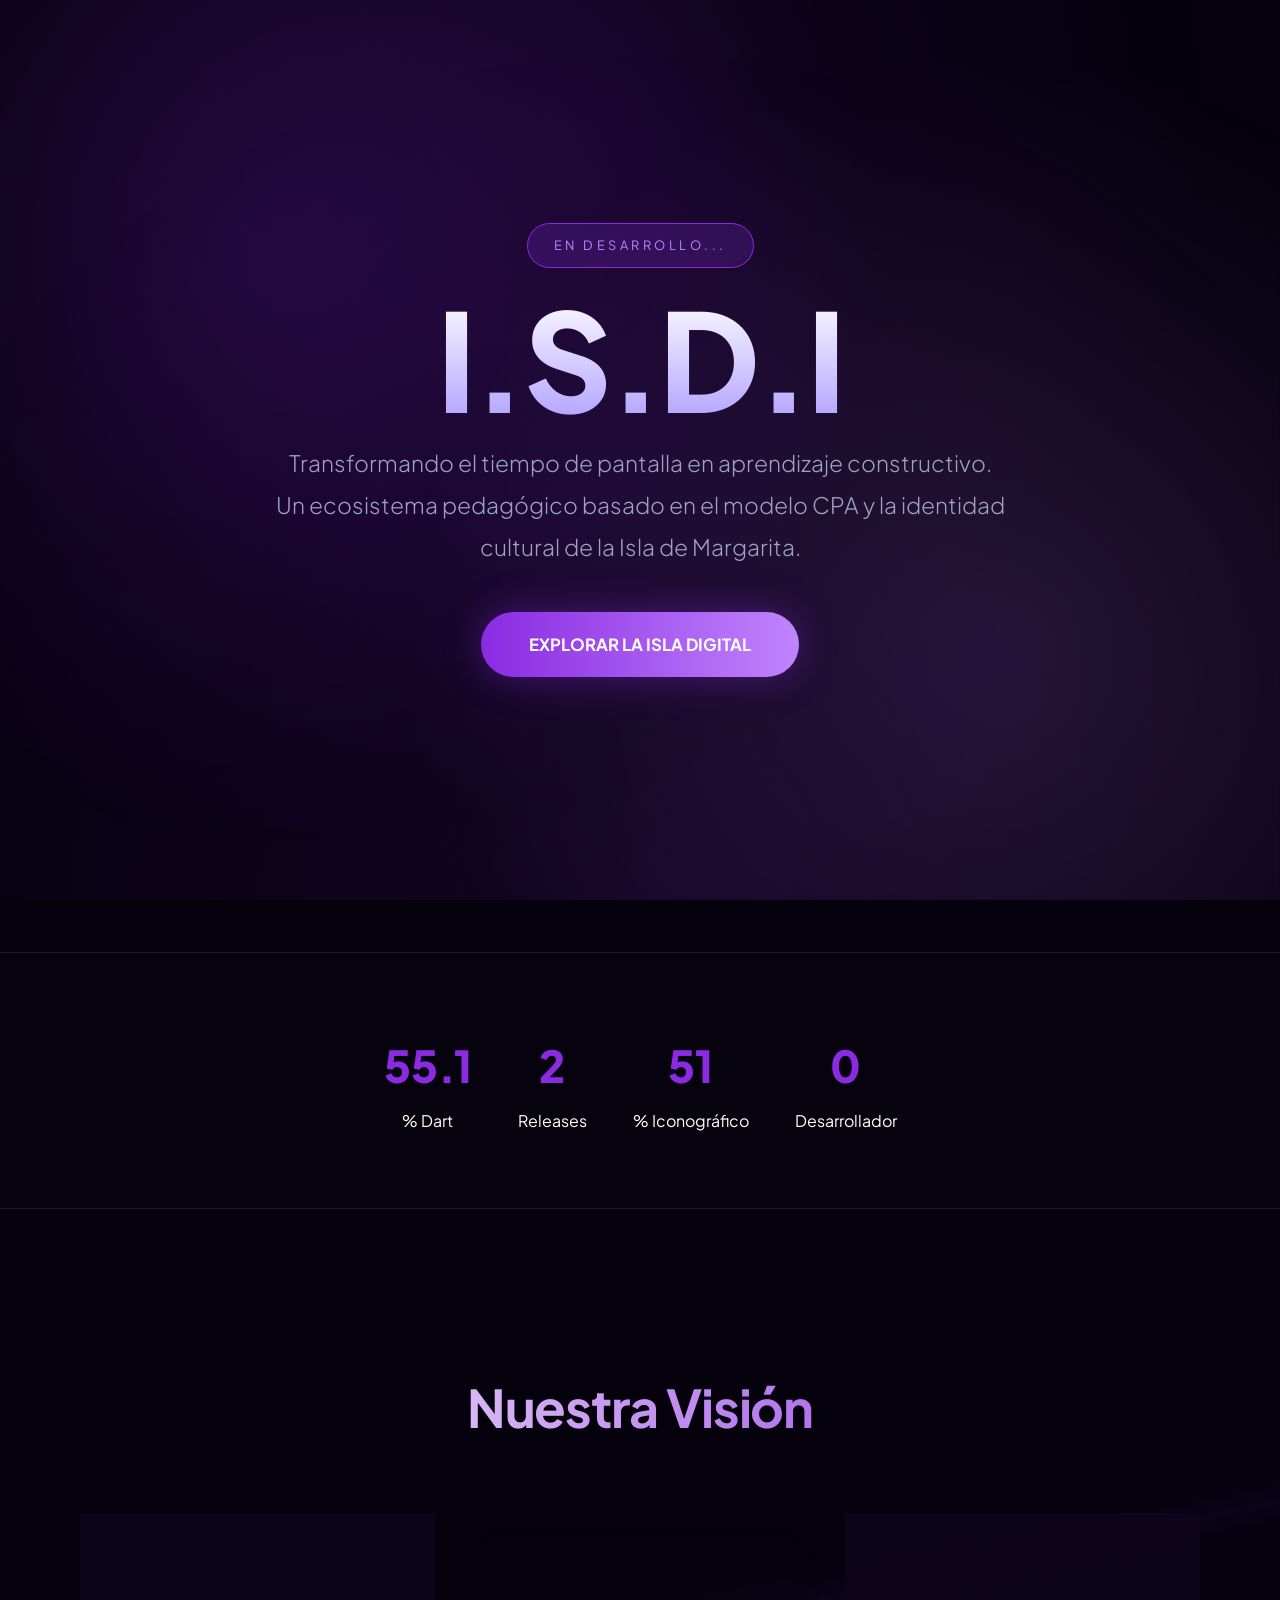
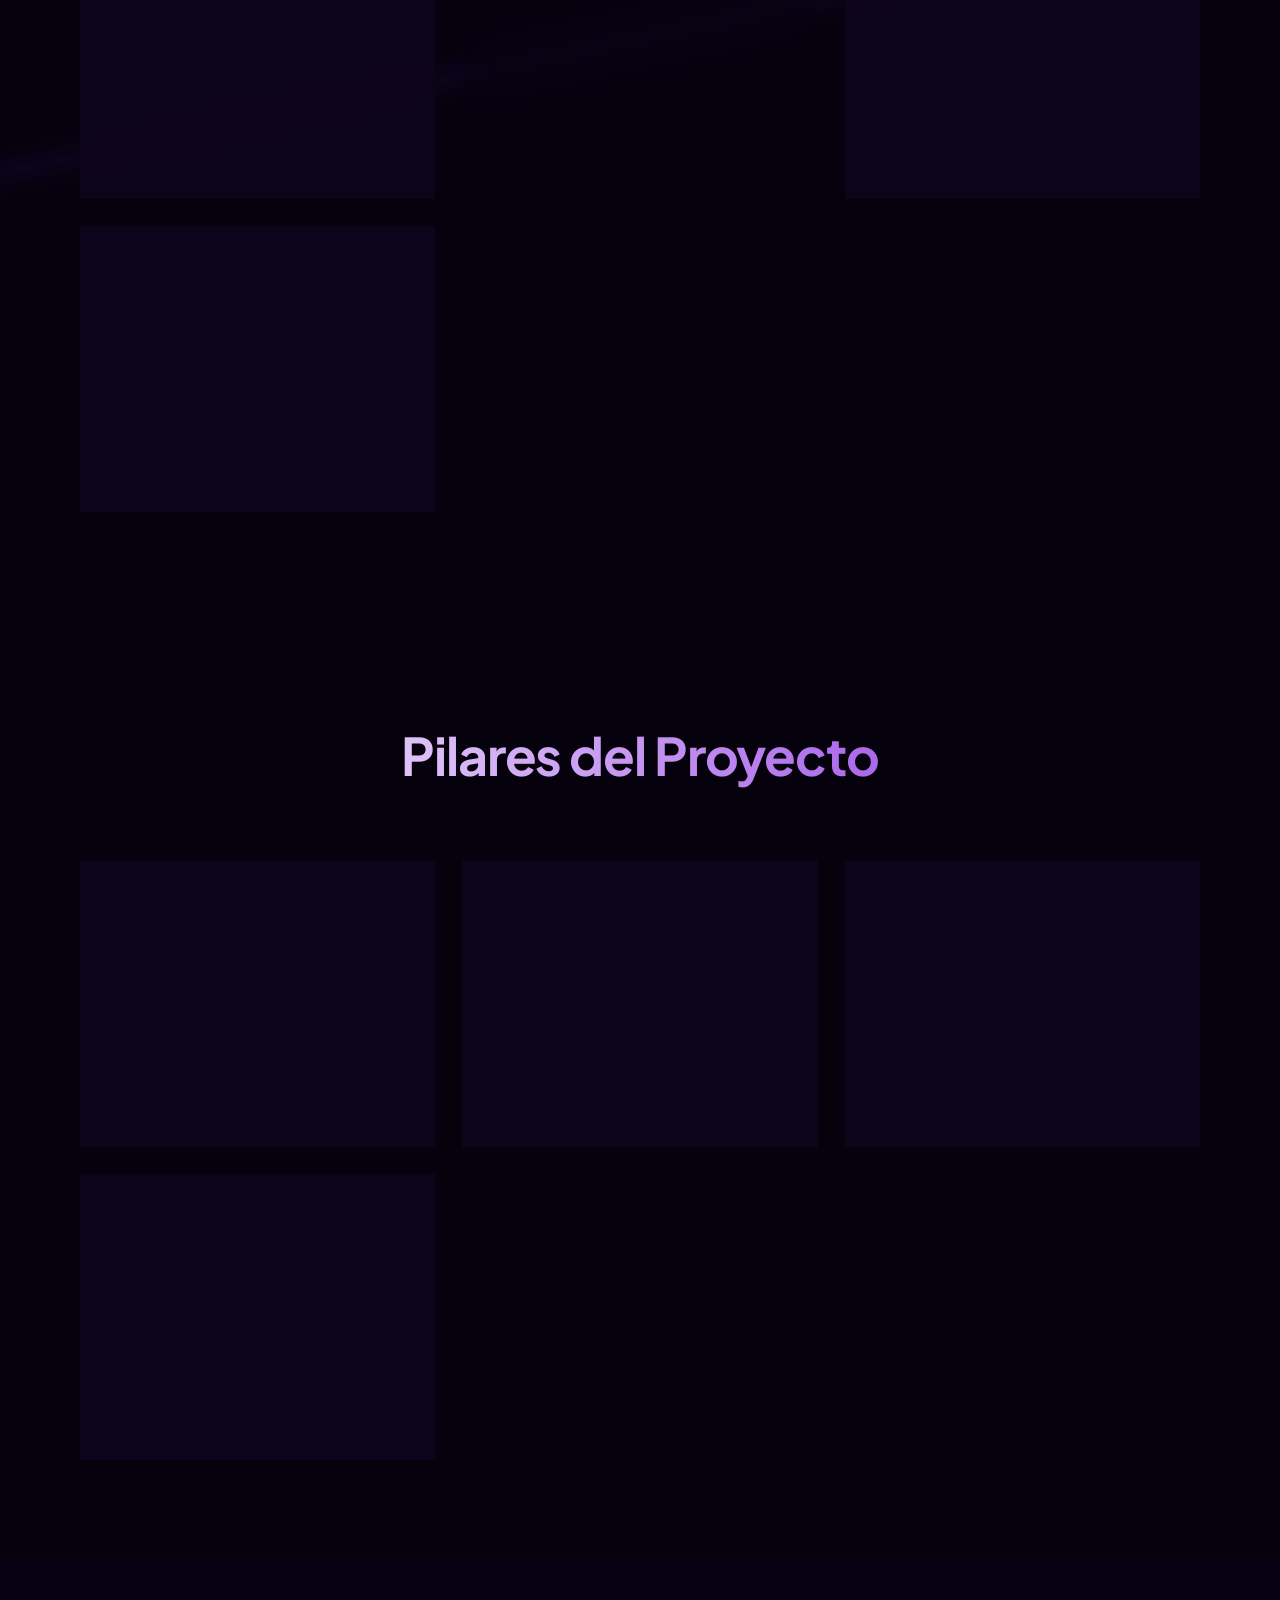
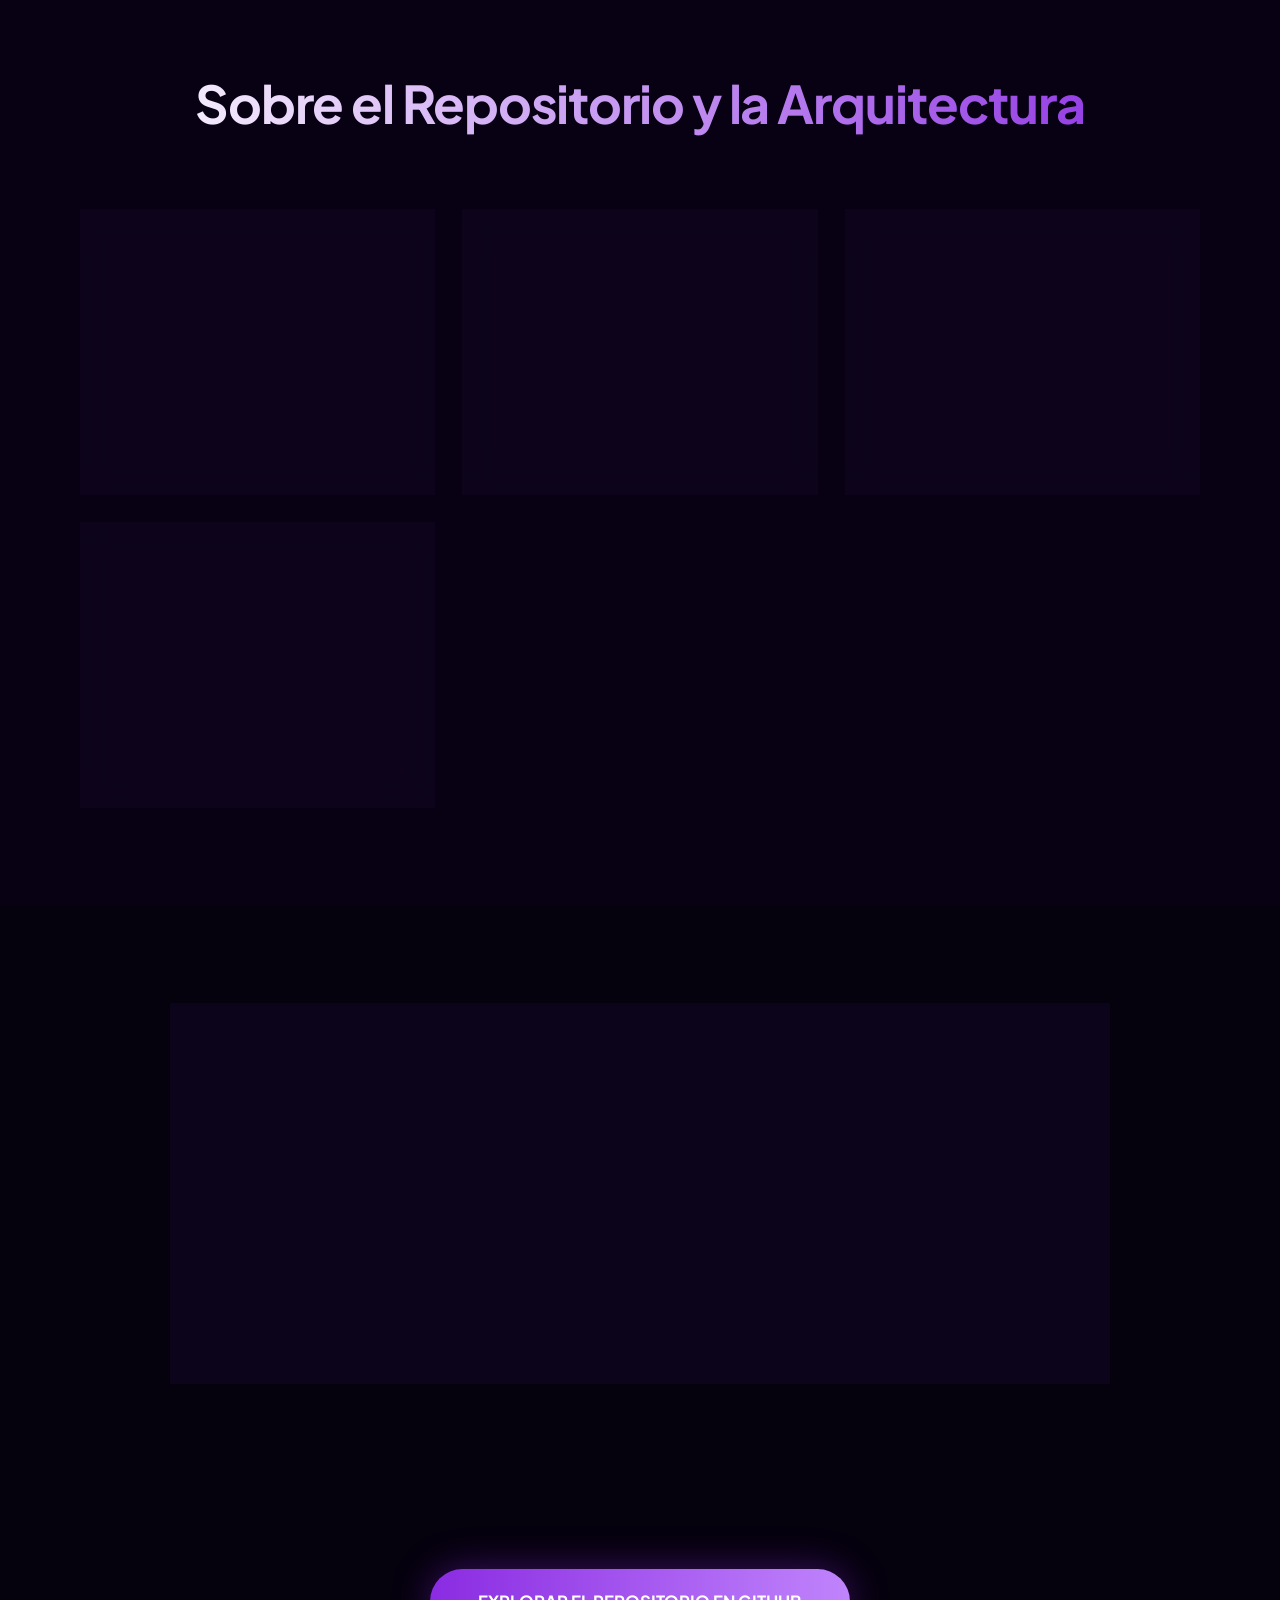
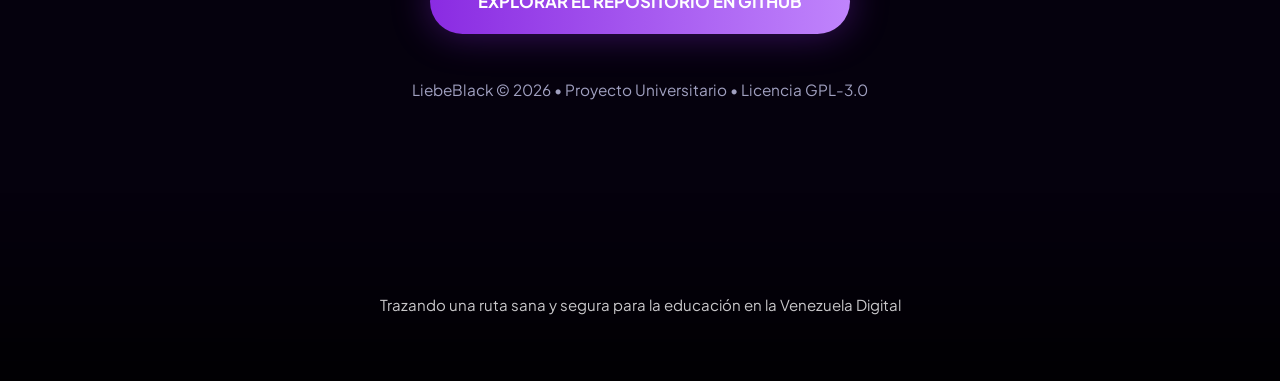
==== commit 9beb8609: "Fix: Resolviendo conflictos en main.dart" ====
--- a/index.html
+++ b/index.html
@@ -380,7 +380,7 @@
         <div class="bento-card reveal" style="max-width: 940px; margin: 0 auto; border-color: var(--primary); cursor: default; padding: 68px 46px;">
             <h3 style="font-size: clamp(1.78rem, 4.9vw, 2.62rem); color: var(--accent); margin-bottom: 32px;">Filosofía Margariteña</h3>
             <p style="font-size: 1.1rem; color: var(--text-dim); max-width: 780px; margin: 0 auto; line-height: 1.88;">
-                I.S.D.I nace con la misión de tropicalizar la educación tecnológica. Utilizamos los colores, ritmos y símbolos de nuestra Isla de Margarita para que los niños no perciban la programación como algo ajeno o importado, sino como una herramienta propia, cercana y llena de identidad cultural. La tecnología se convierte así en una extensión natural de quienes somos.
+                I.S.D.I nace con la misión de tropicalizar la educación tecnológica. Utilizamos los colores, ritmos y símbolos de nuestra Isla de Margarita para que los niños no perciban el proyecto como algo ajeno o importado, sino como una herramienta propia, cercana y llena de identidad cultural. La tecnología se convierte así en una extensión natural de quienes somos.
             </p>
         </div>
     </section>
